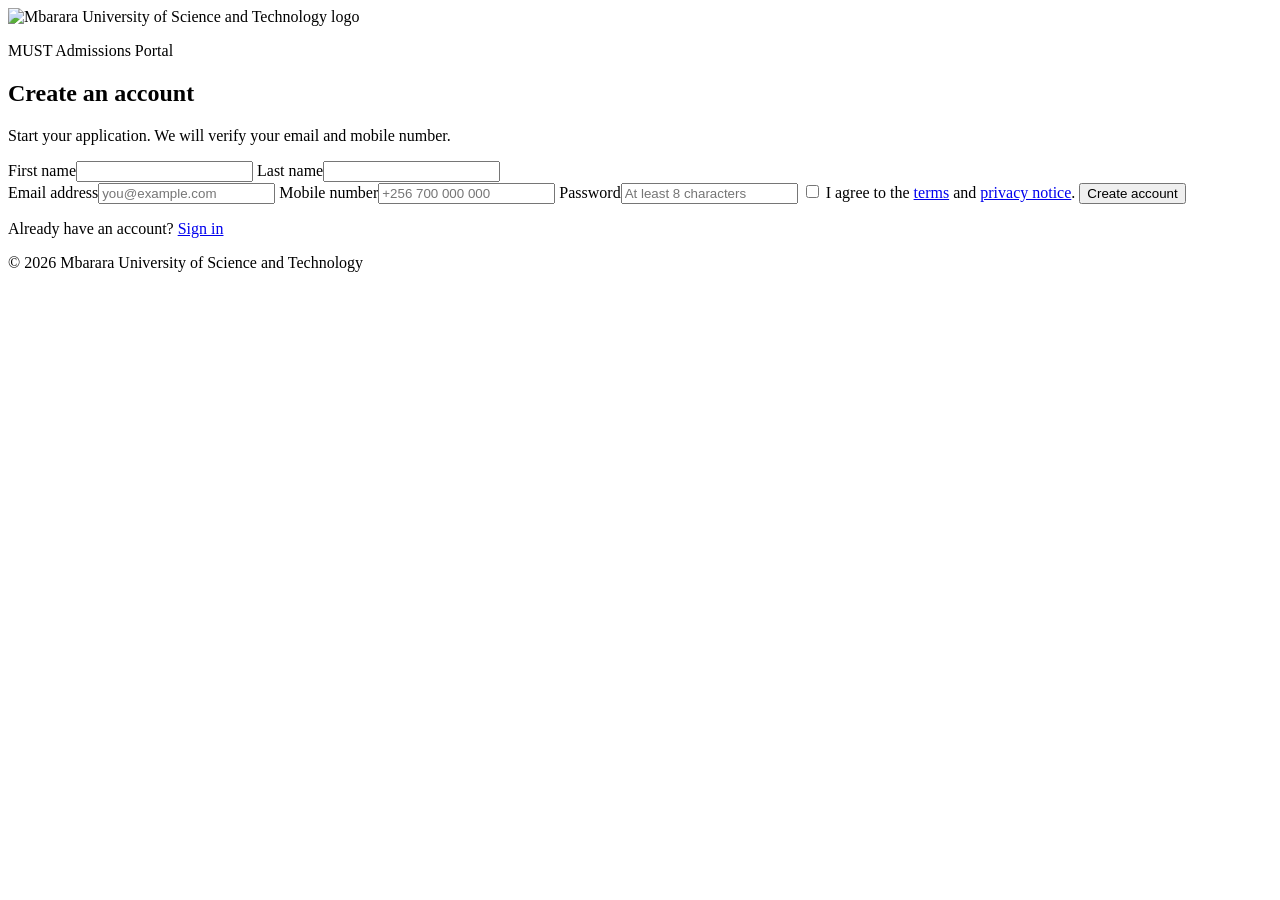
==== create-account.html @ a3b7571d "Add create account HTML page" ====
<!doctype html>
<html lang="en">
  <head>
    <meta charset="UTF-8" />
    <meta name="viewport" content="width=device-width, initial-scale=1.0" />
    <title>Create account | MUST Admissions</title>
    <link rel="stylesheet" href="styles.css" />
  </head>
  <body>
    <main class="page">
      <section class="auth-card" aria-labelledby="create-title">
        <img class="logo" src="assets/must-logo.png" alt="Mbarara University of Science and Technology logo" />
        <p class="portal-name">MUST Admissions Portal</p>
        <h1 id="create-title">Create an account</h1>
        <p class="intro">Start your application. We will verify your email and mobile number.</p>
        <form action="#">
          <div class="name-fields">
            <label>First name<input type="text" autocomplete="given-name" required /></label>
            <label>Last name<input type="text" autocomplete="family-name" required /></label>
          </div>
          <label>Email address<input type="email" placeholder="you@example.com" autocomplete="email" required /></label>
          <label>Mobile number<input type="tel" placeholder="+256 700 000 000" autocomplete="tel" required /></label>
          <label>Password<input type="password" placeholder="At least 8 characters" autocomplete="new-password" required /></label>
          <label class="check"><input type="checkbox" required /> I agree to the <a href="#terms">terms</a> and <a href="#privacy">privacy notice</a>.</label>
          <button type="submit">Create account</button>
        </form>
        <p class="alternate">Already have an account? <a href="index.html">Sign in</a></p>
      </section>
      <footer>© 2026 Mbarara University of Science and Technology</footer>
    </main>
  </body>
</html>
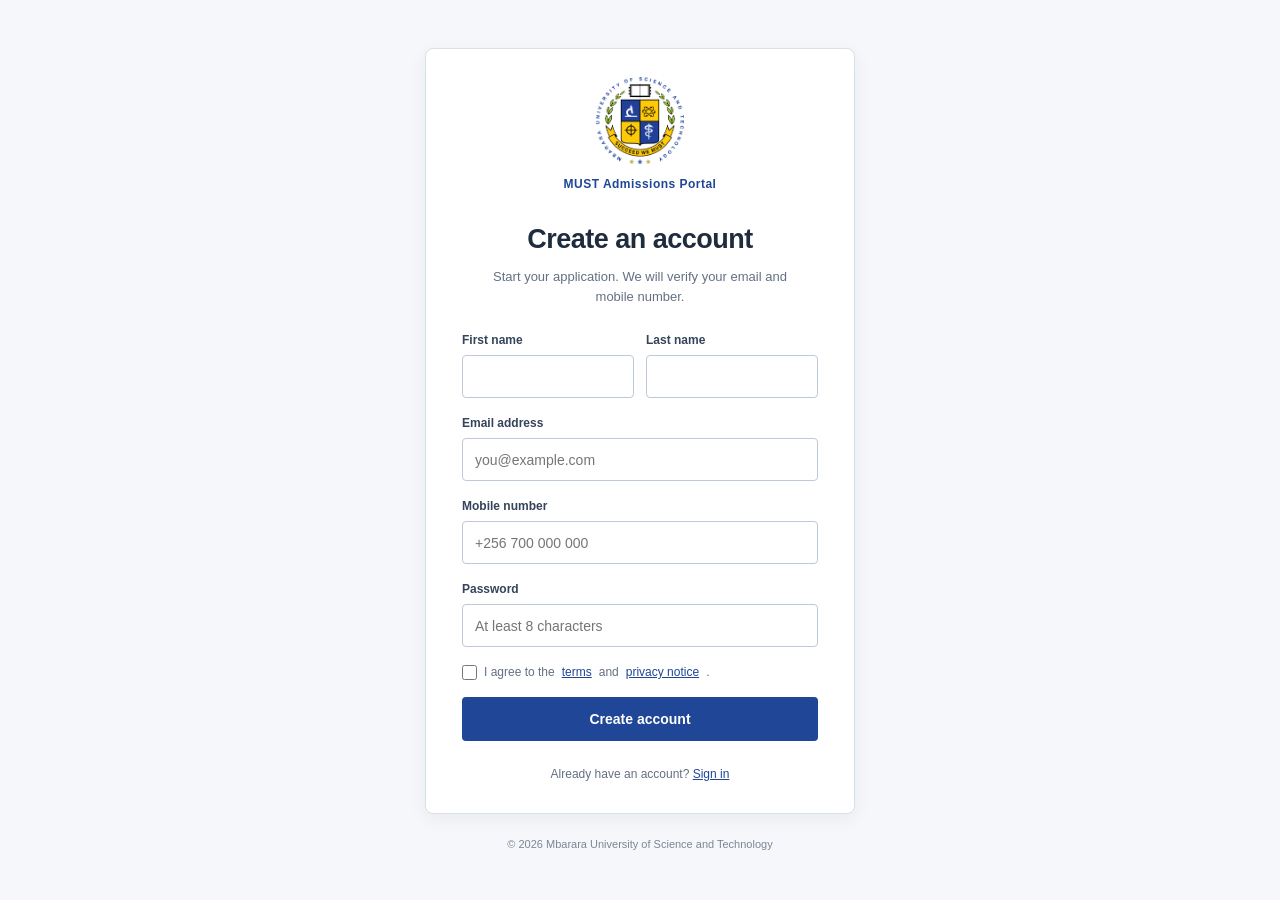
==== commit 340f92fe: "Update logo image source in create-account.html" ====
--- a/create-account.html
+++ b/create-account.html
@@ -9,7 +9,7 @@
   <body>
     <main class="page">
       <section class="auth-card" aria-labelledby="create-title">
-        <img class="logo" src="assets/must-logo.png" alt="Mbarara University of Science and Technology logo" />
+        <img class="logo" src="must-logo.png" alt="Mbarara University of Science and Technology logo" />
         <p class="portal-name">MUST Admissions Portal</p>
         <h1 id="create-title">Create an account</h1>
         <p class="intro">Start your application. We will verify your email and mobile number.</p>
--- a/styles.css
+++ b/styles.css
@@ -0,0 +1,143 @@
+:root { 
+    --blue:#1f4697; 
+    --gold:#f5c515; 
+    --ink:#1f2c3d; 
+    --muted:#637083; 
+    --line:#d9e0e8;
+ }
+
+
+* { 
+    box-sizing:border-box; 
+}
+
+
+body { 
+    margin:0; 
+    background:#f5f7fa; 
+    color:var(--ink);
+     font:14px/1.5 Arial, sans-serif;
+     }
+
+.page {
+     min-height:100vh;
+      display:flex;
+       flex-direction:column;
+        align-items:center; 
+        justify-content:center;
+         padding:32px 16px; 
+        }
+.auth-card {
+     width:min(100%, 430px); 
+     padding:28px 36px 30px;
+      border:1px solid var(--line);
+       border-radius:8px;
+        background:#fff;
+         box-shadow:0 5px 18px rgba(26,45,73,.06);
+          text-align:center;
+         }
+
+.logo { 
+    display:block;
+     width:88px; 
+     height:88px; 
+     margin:0 auto 10px;
+      object-fit:contain; 
+    }
+    .portal-name {
+         margin:0 0 26px;
+          color:var(--blue); 
+          font-size:12px;
+           font-weight:700;
+            letter-spacing:.04em;
+         }
+
+h1 { 
+    margin:0; 
+    font-size:27px; 
+    letter-spacing:-.5px;
+ }
+ .intro { 
+    max-width:310px;
+     margin:8px auto 25px;
+      color:var(--muted);
+       font-size:13px;
+     }
+
+form {
+     display:grid;
+      gap:16px; text-align:left;
+     }
+      label { 
+        display:grid;
+         gap:6px; color:#34445a; 
+         font-size:12px;
+          font-weight:700; 
+        } 
+        input { 
+            width:100%;
+             height:43px;
+              padding:0 12px; 
+              border:1px solid #bec9d6;
+               border-radius:4px;
+                color:var(--ink);
+                 font:14px Arial,sans-serif; 
+                
+                }
+                 input:focus { 
+                    outline:2px solid #d8e3fa;
+                     border-color:var(--blue);
+                     }
+                     .name-fields { 
+                        display:grid; 
+                        grid-template-columns:1fr 1fr;
+                         gap:12px;
+                         }
+                         .form-row {
+                             display:flex;
+                              align-items:center; 
+                              justify-content:space-between;
+                               gap:10px;
+                                font-size:12px;
+                             }
+                             .form-row > a,.check a,.alternate a { color:var(--blue); }
+                             .check { 
+                                display:flex;
+                                 align-items:center;
+                                  gap:7px; color:var(--muted); 
+                                  font-weight:400; }
+                                  .check input {
+                                     width:15px; height:15px;
+                                      margin:0;
+                                     } 
+                                     button {
+                                         height:44px;
+                                          border:0;
+                                           border-radius:4px;
+                                            color:#fff; 
+                                            background:var(--blue);
+                                             font-size:14px;
+                                              font-weight:700;
+                                               cursor:pointer; 
+                                            } button:hover {
+                                                 background:#173778; 
+                                                }
+                                                .alternate { 
+                                                    margin:24px 0 0;
+                                                     color:var(--muted);
+                                                      font-size:12px;
+                                                     }
+                                                      footer {
+                                                        
+                                                        margin-top:22px;
+                                                         color:#7b8796; 
+                                                         font-size:11px;
+                                                          text-align:center; }
+@media (max-width:420px) {
+        .auth-card { padding:25px 22px;
+        }
+        .name-fields { 
+            
+            grid-template-columns:1fr;
+        }
+     }
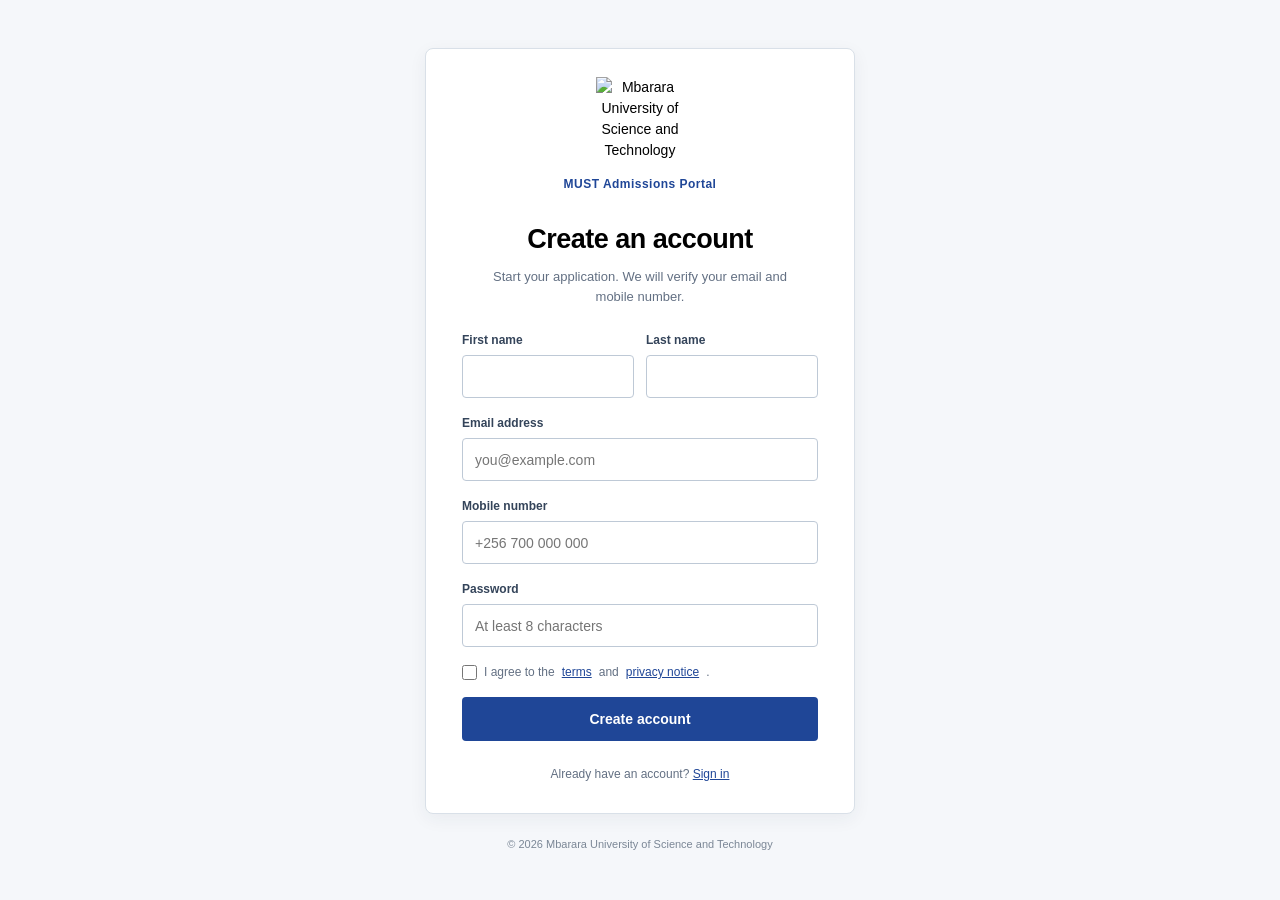
==== commit 340edf0e: "Update logo source and improve form labels" ====
--- a/create-account.html
+++ b/create-account.html
@@ -1,31 +1,72 @@
 <!doctype html>
+<!-- Create-account page -->
 <html lang="en">
   <head>
+    <!-- Shows all characters correctly -->
     <meta charset="UTF-8" />
+    <!-- Makes the page fit phone screens -->
     <meta name="viewport" content="width=device-width, initial-scale=1.0" />
+    <!-- Text shown on the browser tab -->
     <title>Create account | MUST Admissions</title>
+    <!-- Same stylesheet as the sign-in page, so both look identical -->
     <link rel="stylesheet" href="styles.css" />
   </head>
+
   <body>
+
+    <!-- Main content area, centred by the .page style -->
     <main class="page">
+
+      <!-- White card; aria-labelledby tells screen readers which heading names it -->
       <section class="auth-card" aria-labelledby="create-title">
-        <img class="logo" src="must-logo.png" alt="Mbarara University of Science and Technology logo" />
+
+        <!-- Logo; the alt text shows if the image fails to load -->
+        <img class="logo" src="assets/must-logo.png" alt="Mbarara University of Science and Technology logo" />
         <p class="portal-name">MUST Admissions Portal</p>
         <h1 id="create-title">Create an account</h1>
         <p class="intro">Start your application. We will verify your email and mobile number.</p>
-        <form action="#">
+       
+        <form >
+
+          <!-- First and last name side by side (two-column layout is in styles.css) -->
           <div class="name-fields">
-            <label>First name<input type="text" autocomplete="given-name" required /></label>
-            <label>Last name<input type="text" autocomplete="family-name" required /></label>
+            <label>
+              First name<input type="text" autocomplete="given-name" required />
+            </label>
+            <label>
+              Last name<input type="text" autocomplete="family-name" required />
+            </label>
           </div>
-          <label>Email address<input type="email" placeholder="you@example.com" autocomplete="email" required /></label>
-          <label>Mobile number<input type="tel" placeholder="+256 700 000 000" autocomplete="tel" required /></label>
-          <label>Password<input type="password" placeholder="At least 8 characters" autocomplete="new-password" required /></label>
-          <label class="check"><input type="checkbox" required /> I agree to the <a href="#terms">terms</a> and <a href="#privacy">privacy notice</a>.</label>
+
+          <!-- Email box: checks the format and cannot be empty -->
+          <label>
+            Email address<input type="email" placeholder="you@example.com" autocomplete="email" required />
+          </label>
+
+          <!-- Phone box: type="tel" shows the number keypad on phones -->
+          <label>
+            Mobile number<input type="tel" placeholder="+256 700 000 000" autocomplete="tel" required />
+          </label>
+
+          <!-- Password box: the 8-character hint is only text, add minlength="8" to enforce it -->
+          <label>
+            Password<input type="password" placeholder="At least 8 characters" autocomplete="new-password" required />
+          </label>
+
+          <!-- Agreement checkbox: must be ticked to continue; the links are placeholders -->
+          <label class="check">
+            <input type="checkbox" required /> I agree to the <a href="#terms">terms</a> and <a href="#privacy">privacy notice</a>.
+          </label>
+
+          <!-- Checks the required fields, then submits the form -->
           <button type="submit">Create account</button>
+
         </form>
+        <!-- Link back to the sign-in page -->
         <p class="alternate">Already have an account? <a href="index.html">Sign in</a></p>
+        
       </section>
+      <!-- Copyright line -->
       <footer>© 2026 Mbarara University of Science and Technology</footer>
     </main>
   </body>
--- a/styles.css
+++ b/styles.css
@@ -15,7 +15,7 @@
 body { 
     margin:0; 
     background:#f5f7fa; 
-    color:var(--ink);
+    
      font:14px/1.5 Arial, sans-serif;
      }
 
@@ -133,11 +133,3 @@
                                                          color:#7b8796; 
                                                          font-size:11px;
                                                           text-align:center; }
-@media (max-width:420px) {
-        .auth-card { padding:25px 22px;
-        }
-        .name-fields { 
-            
-            grid-template-columns:1fr;
-        }
-     }
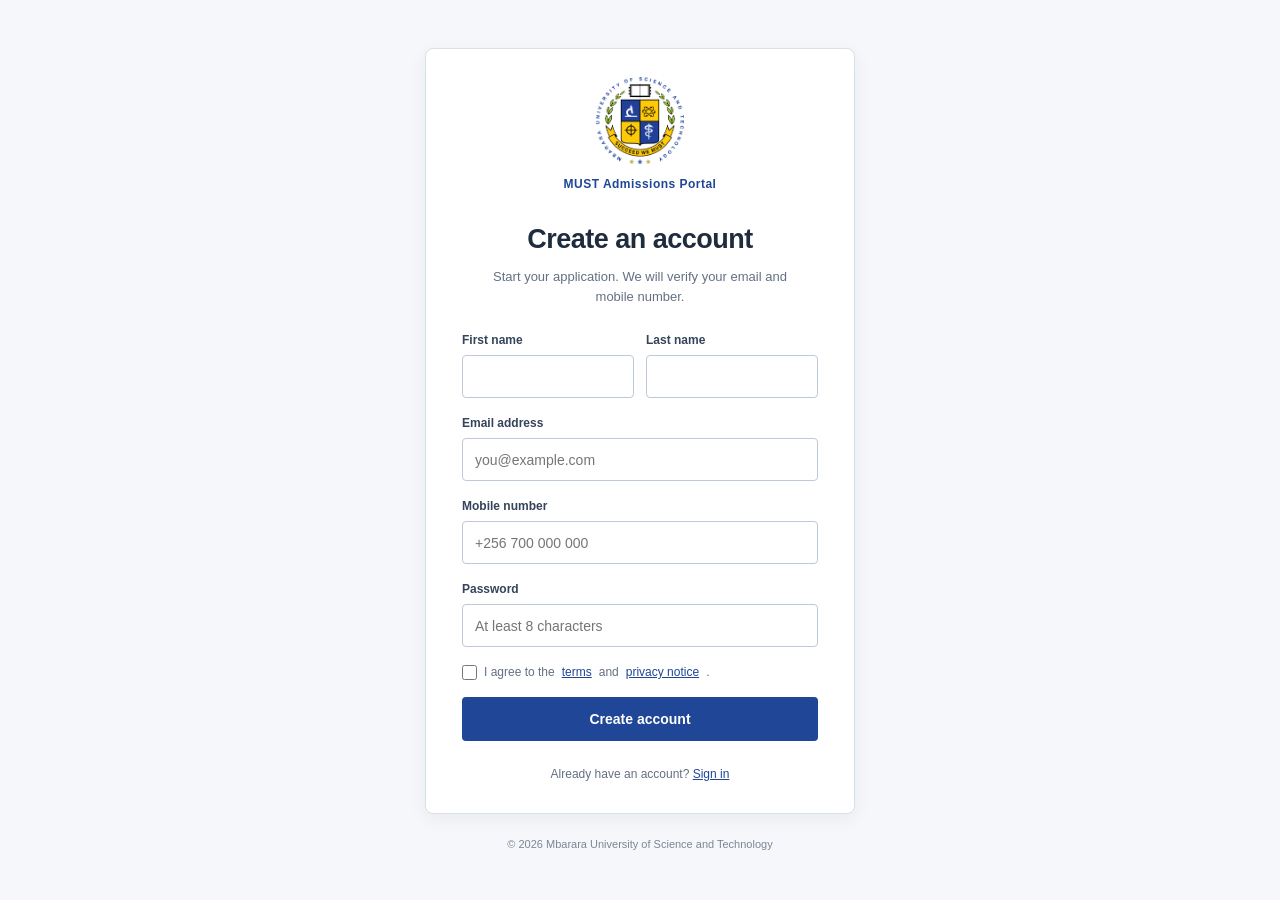
==== commit ebffb81c: "Update logo image source in create-account.html" ====
--- a/create-account.html
+++ b/create-account.html
@@ -21,7 +21,7 @@
       <section class="auth-card" aria-labelledby="create-title">
 
         <!-- Logo; the alt text shows if the image fails to load -->
-        <img class="logo" src="assets/must-logo.png" alt="Mbarara University of Science and Technology logo" />
+        <img class="logo" src="must-logo.png" alt="Mbarara University of Science and Technology logo" />
         <p class="portal-name">MUST Admissions Portal</p>
         <h1 id="create-title">Create an account</h1>
         <p class="intro">Start your application. We will verify your email and mobile number.</p>
--- a/styles.css
+++ b/styles.css
@@ -1,135 +1,183 @@
-:root { 
-    --blue:#1f4697; 
-    --gold:#f5c515; 
-    --ink:#1f2c3d; 
-    --muted:#637083; 
-    --line:#d9e0e8;
- }
+/* MUST Admissions Portal: styles shared by the sign-in and create-account pages */
 
+/* Colour palette: change a colour here and the whole site updates */
+:root {
+  --blue: #1f4697;
+  --gold: #f5c515;
+  --ink: #1f2c3d;
+  --muted: #637083;
+  --line: #d9e0e8;
+}
 
-* { 
-    box-sizing:border-box; 
+/* Makes padding and borders count inside an element's width, so sizes behave */
+* {
+  box-sizing: border-box;
+}
+
+/* Page background, default text colour and font */
+body {
+  margin: 0;
+  background: #f5f7fa;
+  color: var(--ink);
+  font: 14px/1.5 Arial, sans-serif;
+}
+
+/* Centres the card on the screen, both across and up-down */
+.page {
+  min-height: 100vh;
+  display: flex;
+  flex-direction: column;
+  align-items: center;
+  justify-content: center;
+  padding: 32px 16px;
+}
+
+/* The white card that holds each form */
+.auth-card {
+  width: min(100%, 430px);
+  padding: 28px 36px 30px;
+  border: 1px solid var(--line);
+  border-radius: 8px;
+  background: #fff;
+  box-shadow: 0 5px 18px rgba(26, 45, 73, .06);
+  text-align: center;
+}
+
+/* University logo, centred above the heading */
+.logo {
+  display: block;
+  width: 88px;
+  height: 88px;
+  margin: 0 auto 10px;
+  object-fit: contain;
+}
+
+/* Small blue "MUST Admissions Portal" label under the logo */
+.portal-name {
+  margin: 0 0 26px;
+  color: var(--blue);
+  font-size: 12px;
+  font-weight: 700;
+  letter-spacing: .04em;
+}
+
+/* Main page heading */
+h1 {
+  margin: 0;
+  font-size: 27px;
+  letter-spacing: -.5px;
+}
+
+/* Grey helper sentence under the heading */
+.intro {
+  max-width: 310px;
+  margin: 8px auto 25px;
+  color: var(--muted);
+  font-size: 13px;
+}
+
+/* Stacks the form fields with even spacing between them */
+form {
+  display: grid;
+  gap: 16px;
+  text-align: left;
+}
+
+/* Field labels: clicking the text also focuses its box */
+label {
+  display: grid;
+  gap: 6px;
+  color: #34445a;
+  font-size: 12px;
+  font-weight: 700;
+}
+
+/* Shared look for every text box */
+input {
+  width: 100%;
+  height: 43px;
+  padding: 0 12px;
+  border: 1px solid #bec9d6;
+  border-radius: 4px;
+  color: var(--ink);
+  font: 14px Arial, sans-serif;
+}
+
+/* Blue highlight on the box the person is typing in */
+input:focus {
+  outline: 2px solid #d8e3fa;
+  border-color: var(--blue);
+}
+
+/* Puts first name and last name side by side in two equal columns */
+.name-fields {
+  display: grid;
+  grid-template-columns: 1fr 1fr;
+  gap: 12px;
+}
+
+/* "Remember me" on the left, "Forgot password?" on the right */
+.form-row {
+  display: flex;
+  align-items: center;
+  justify-content: space-between;
+  gap: 10px;
+  font-size: 12px;
+}
+
+/* Makes the links in the form and below it brand blue */
+.form-row > a,
+.check a,
+.alternate a {
+  color: var(--blue);
+}
+
+/* Checkbox rows: box and text on one line, lighter text */
+.check {
+  display: flex;
+  align-items: center;
+  gap: 7px;
+  color: var(--muted);
+  font-weight: 400;
+}
+
+/* Keeps checkboxes small instead of full width */
+.check input {
+  width: 15px;
+  height: 15px;
+  margin: 0;
+}
+
+/* Main blue button (Sign in / Create account) */
+button {
+  height: 44px;
+  border: 0;
+  border-radius: 4px;
+  color: #fff;
+  background: var(--blue);
+  font-size: 14px;
+  font-weight: 700;
+  cursor: pointer;
+}
+
+/* Darker blue when the mouse is over the button */
+button:hover {
+  background: #173778;
+}
+
+/* "New applicant?" / "Already have an account?" line */
+.alternate {
+  margin: 24px 0 0;
+  color: var(--muted);
+  font-size: 12px;
+}
+
+/* Copyright text at the bottom */
+footer {
+  margin-top: 22px;
+  color: #7b8796;
+  font-size: 11px;
+  text-align: center;
 }
 
 
-body { 
-    margin:0; 
-    background:#f5f7fa; 
-    
-     font:14px/1.5 Arial, sans-serif;
-     }
-
-.page {
-     min-height:100vh;
-      display:flex;
-       flex-direction:column;
-        align-items:center; 
-        justify-content:center;
-         padding:32px 16px; 
-        }
-.auth-card {
-     width:min(100%, 430px); 
-     padding:28px 36px 30px;
-      border:1px solid var(--line);
-       border-radius:8px;
-        background:#fff;
-         box-shadow:0 5px 18px rgba(26,45,73,.06);
-          text-align:center;
-         }
-
-.logo { 
-    display:block;
-     width:88px; 
-     height:88px; 
-     margin:0 auto 10px;
-      object-fit:contain; 
-    }
-    .portal-name {
-         margin:0 0 26px;
-          color:var(--blue); 
-          font-size:12px;
-           font-weight:700;
-            letter-spacing:.04em;
-         }
-
-h1 { 
-    margin:0; 
-    font-size:27px; 
-    letter-spacing:-.5px;
- }
- .intro { 
-    max-width:310px;
-     margin:8px auto 25px;
-      color:var(--muted);
-       font-size:13px;
-     }
-
-form {
-     display:grid;
-      gap:16px; text-align:left;
-     }
-      label { 
-        display:grid;
-         gap:6px; color:#34445a; 
-         font-size:12px;
-          font-weight:700; 
-        } 
-        input { 
-            width:100%;
-             height:43px;
-              padding:0 12px; 
-              border:1px solid #bec9d6;
-               border-radius:4px;
-                color:var(--ink);
-                 font:14px Arial,sans-serif; 
-                
-                }
-                 input:focus { 
-                    outline:2px solid #d8e3fa;
-                     border-color:var(--blue);
-                     }
-                     .name-fields { 
-                        display:grid; 
-                        grid-template-columns:1fr 1fr;
-                         gap:12px;
-                         }
-                         .form-row {
-                             display:flex;
-                              align-items:center; 
-                              justify-content:space-between;
-                               gap:10px;
-                                font-size:12px;
-                             }
-                             .form-row > a,.check a,.alternate a { color:var(--blue); }
-                             .check { 
-                                display:flex;
-                                 align-items:center;
-                                  gap:7px; color:var(--muted); 
-                                  font-weight:400; }
-                                  .check input {
-                                     width:15px; height:15px;
-                                      margin:0;
-                                     } 
-                                     button {
-                                         height:44px;
-                                          border:0;
-                                           border-radius:4px;
-                                            color:#fff; 
-                                            background:var(--blue);
-                                             font-size:14px;
-                                              font-weight:700;
-                                               cursor:pointer; 
-                                            } button:hover {
-                                                 background:#173778; 
-                                                }
-                                                .alternate { 
-                                                    margin:24px 0 0;
-                                                     color:var(--muted);
-                                                      font-size:12px;
-                                                     }
-                                                      footer {
-                                                        
-                                                        margin-top:22px;
-                                                         color:#7b8796; 
-                                                         font-size:11px;
-                                                          text-align:center; }
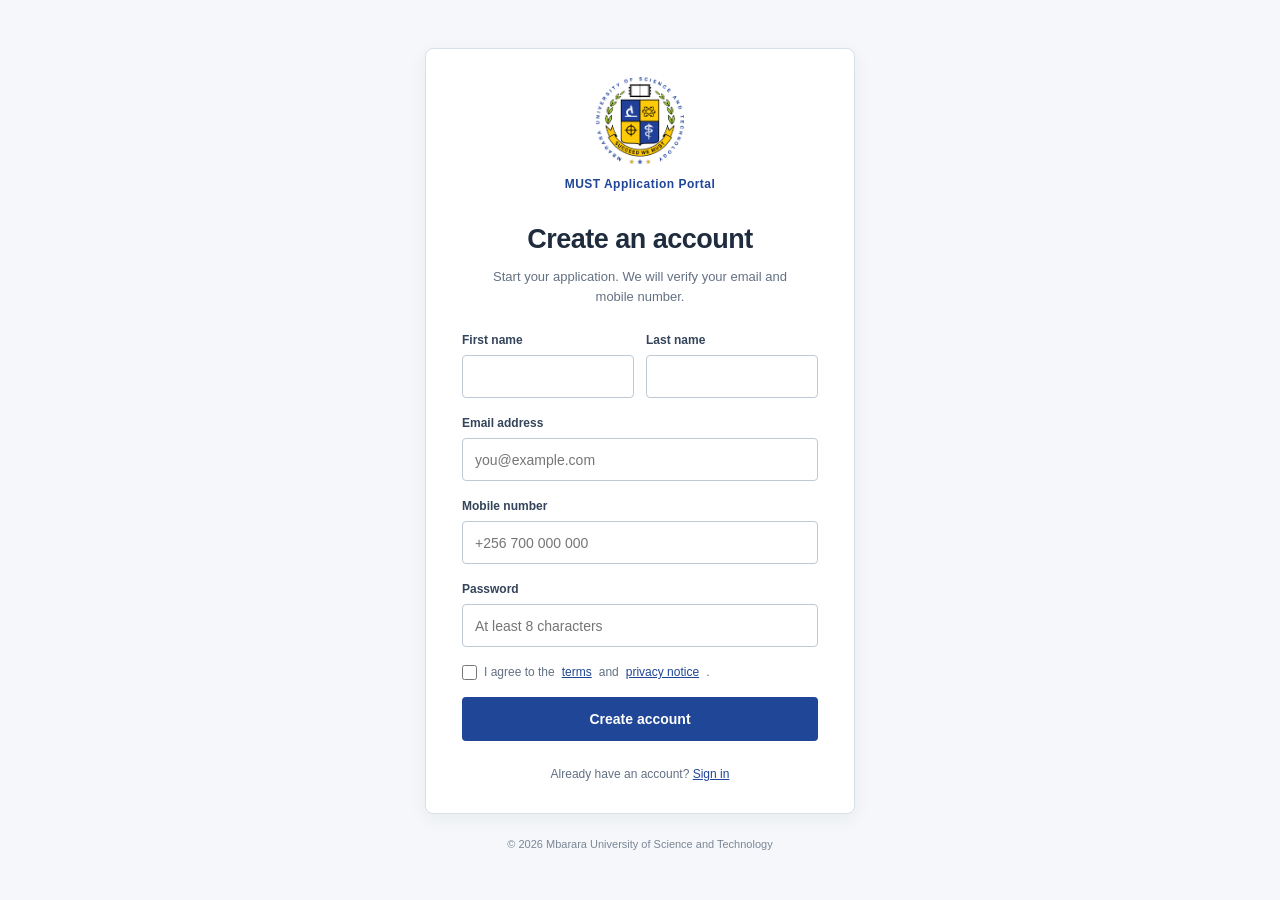
==== commit d6e8c949: "Update create-account.html" ====
--- a/create-account.html
+++ b/create-account.html
@@ -7,7 +7,7 @@
     <!-- Makes the page fit phone screens -->
     <meta name="viewport" content="width=device-width, initial-scale=1.0" />
     <!-- Text shown on the browser tab -->
-    <title>Create account | MUST Admissions</title>
+    <title>Create account | MUST Applications</title>
     <!-- Same stylesheet as the sign-in page, so both look identical -->
     <link rel="stylesheet" href="styles.css" />
   </head>
@@ -22,7 +22,7 @@
 
         <!-- Logo; the alt text shows if the image fails to load -->
         <img class="logo" src="must-logo.png" alt="Mbarara University of Science and Technology logo" />
-        <p class="portal-name">MUST Admissions Portal</p>
+        <p class="portal-name">MUST Application Portal</p>
         <h1 id="create-title">Create an account</h1>
         <p class="intro">Start your application. We will verify your email and mobile number.</p>
        
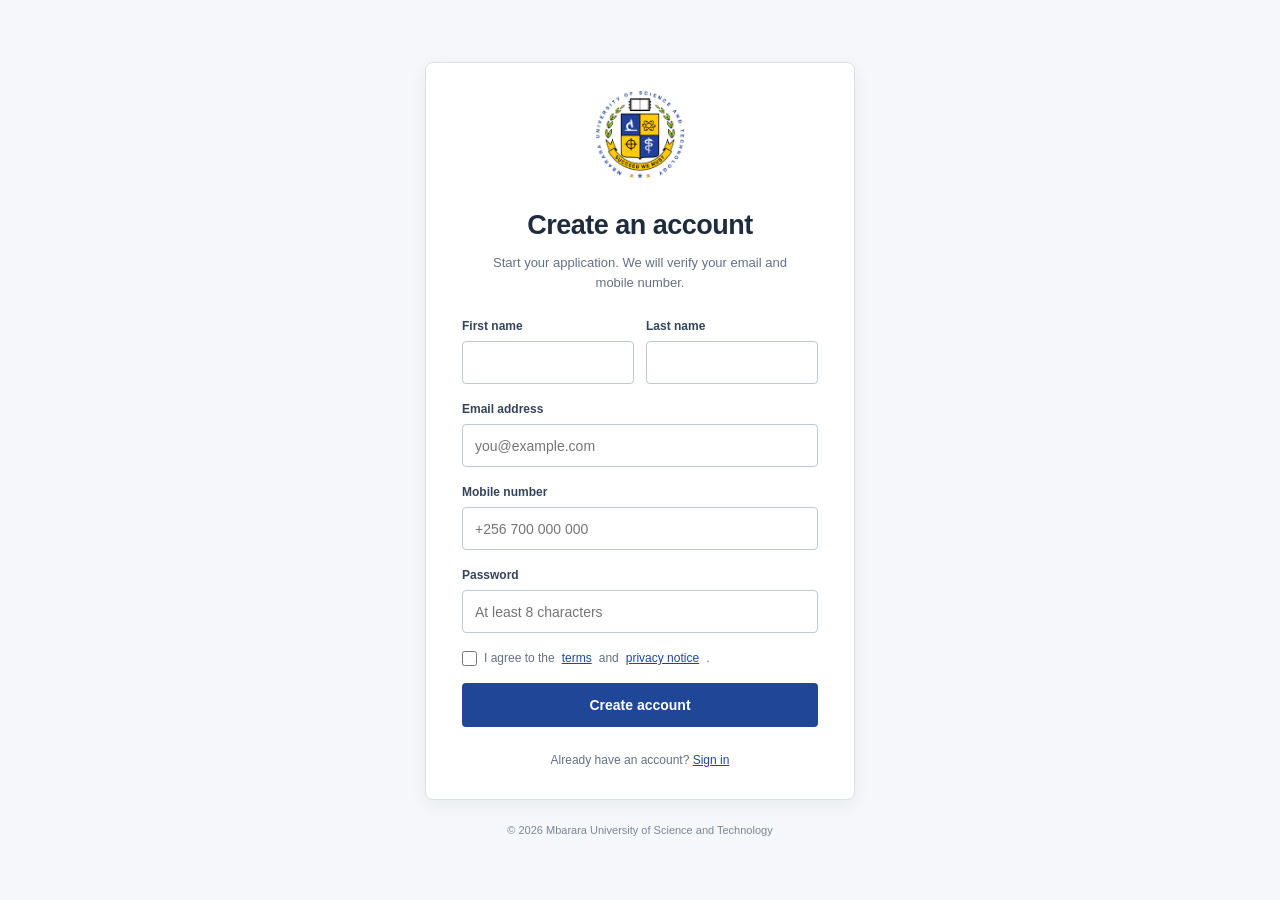
==== commit eb6d6cf8: "Remove portal name from create-account.html Removed the portal name text from the account creation p" ====
--- a/create-account.html
+++ b/create-account.html
@@ -22,7 +22,7 @@
 
         <!-- Logo; the alt text shows if the image fails to load -->
         <img class="logo" src="must-logo.png" alt="Mbarara University of Science and Technology logo" />
-        <p class="portal-name">MUST Application Portal</p>
+        <p class="portal-name"></p>
         <h1 id="create-title">Create an account</h1>
         <p class="intro">Start your application. We will verify your email and mobile number.</p>
        
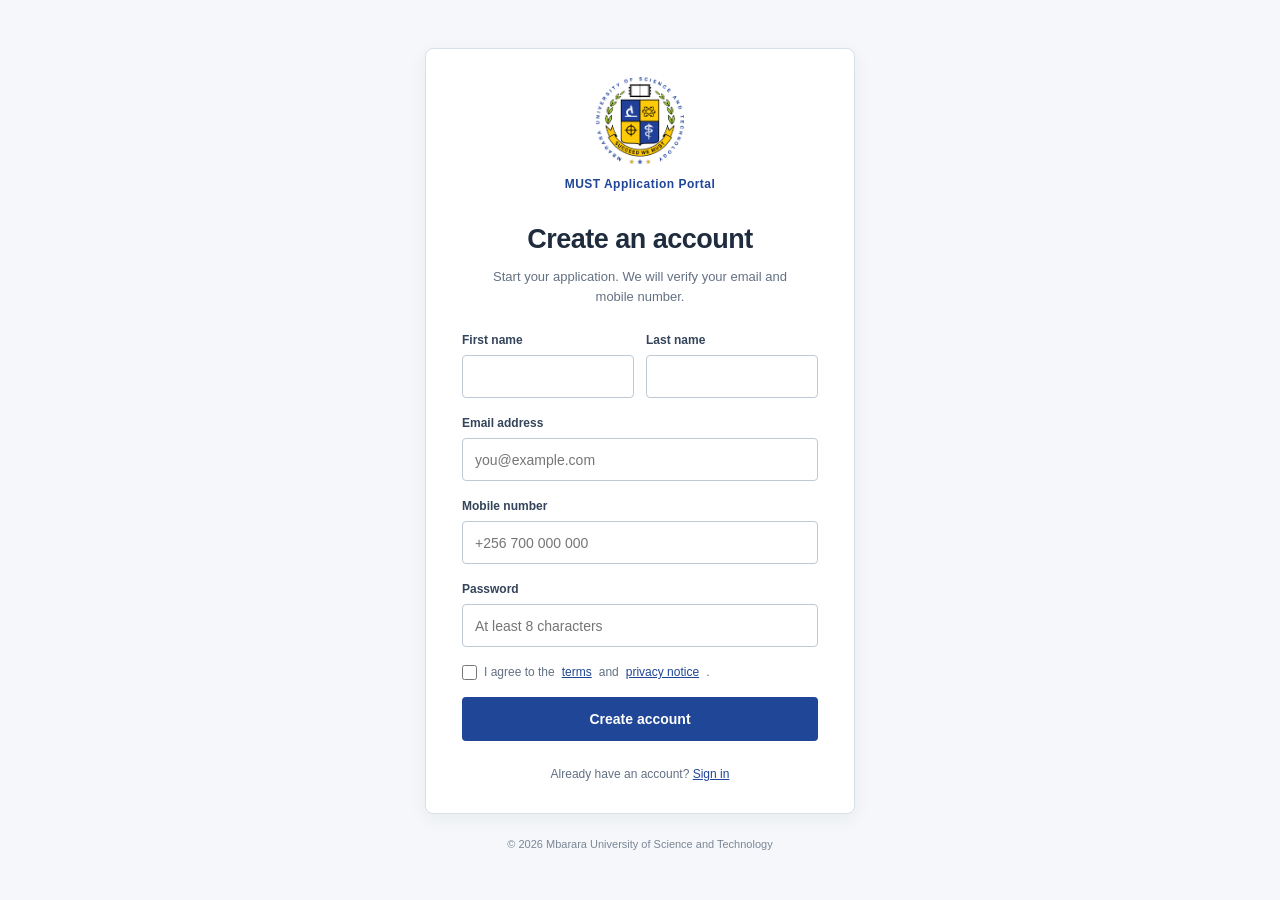
==== commit de20b371: "Add portal name to create-account page" ====
--- a/create-account.html
+++ b/create-account.html
@@ -22,7 +22,7 @@
 
         <!-- Logo; the alt text shows if the image fails to load -->
         <img class="logo" src="must-logo.png" alt="Mbarara University of Science and Technology logo" />
-        <p class="portal-name"></p>
+        <p class="portal-name">MUST Application Portal</p>
         <h1 id="create-title">Create an account</h1>
         <p class="intro">Start your application. We will verify your email and mobile number.</p>
        
